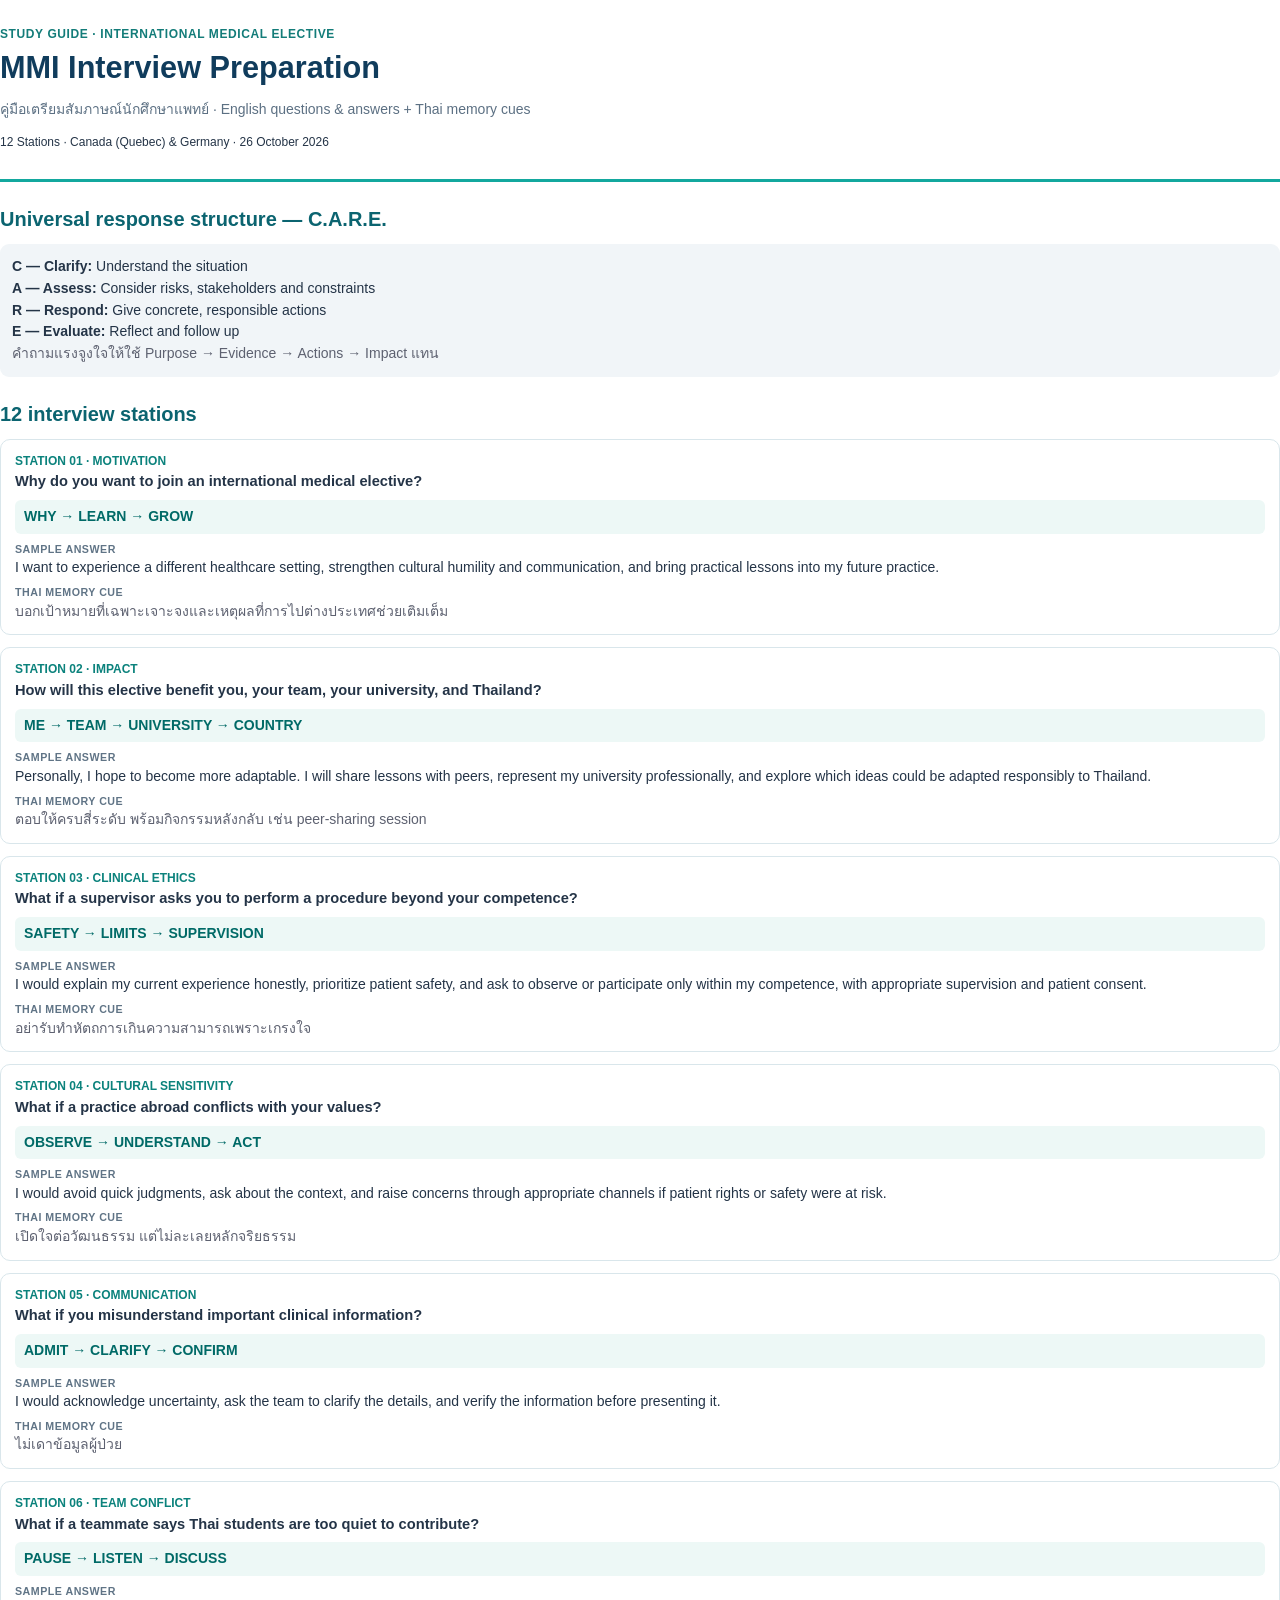
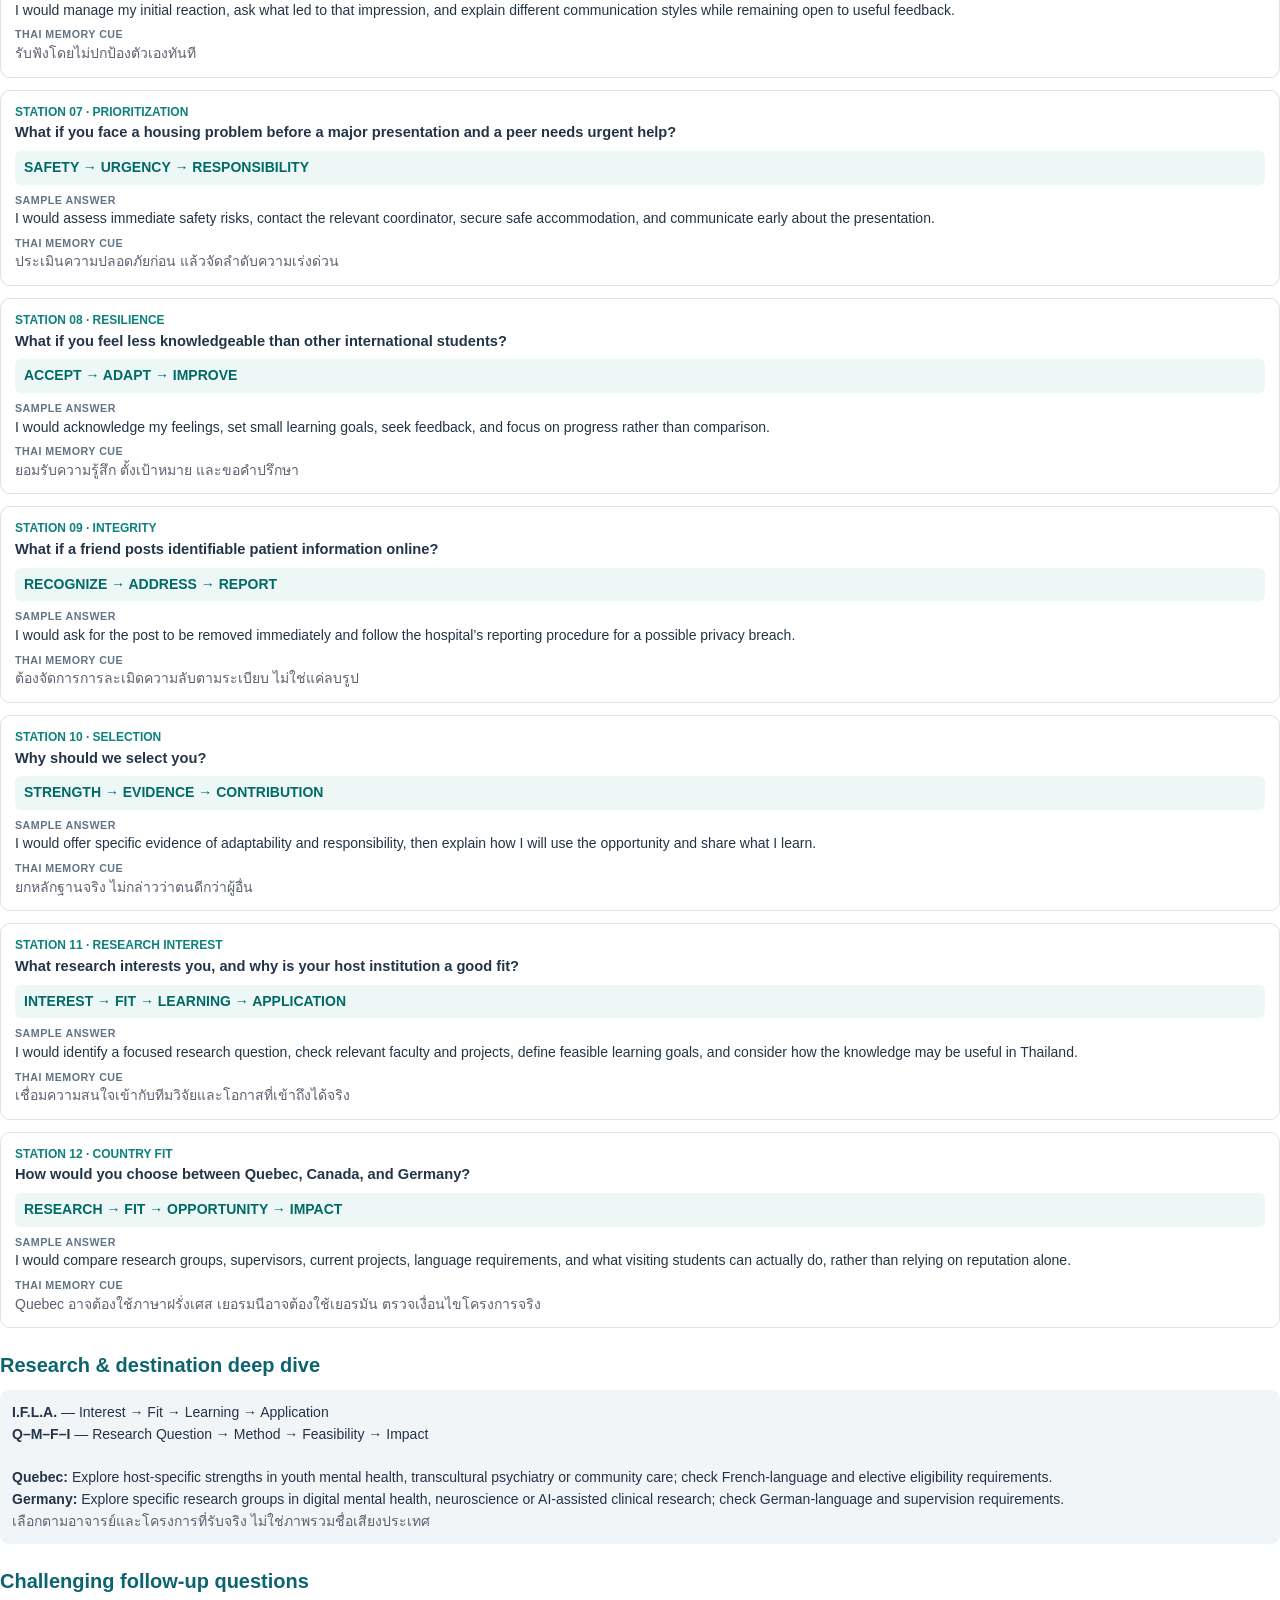
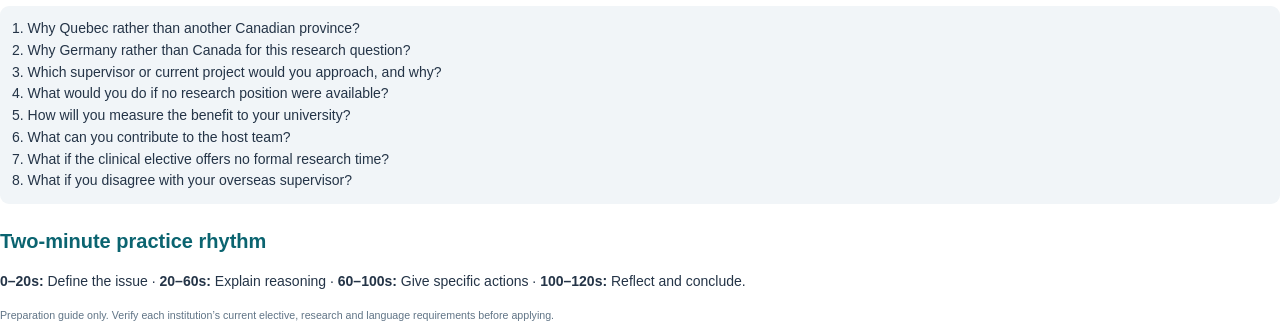
==== index.html @ 487d1eec "Rename index.html.html to index.html" ====
<!doctype html><html lang="th"><head><meta charset="utf-8"><style>@page{size:A4;margin:16mm 17mm}*{box-sizing:border-box}body{font-family:"Noto Sans Thai","Arial",sans-serif;color:#243447;font-size:10.5pt;line-height:1.55;margin:0}h1{font-size:23pt;color:#103c5c;margin:0 0 8px}h2{font-size:15pt;color:#0b6470;margin:22px 0 9px}h3{font-size:12pt;color:#103c5c;margin:0 0 5px}.sub{color:#5c7083}.cover{padding:25px 0 16px;border-bottom:3px solid #13a89e}.tag{font-size:9pt;color:#137c79;letter-spacing:.6px;font-weight:bold}.station{break-inside:avoid;border:1px solid #d9e6eb;border-radius:10px;padding:12px 14px;margin:0 0 12px;background:#fff}.num{color:#0b827c;font-weight:bold;font-size:9pt}.question{font-weight:bold;font-size:11pt}.framework{background:#edf8f6;border-radius:6px;padding:6px 9px;font-weight:bold;color:#006a67;margin:7px 0}.label{font-size:8pt;letter-spacing:.5px;font-weight:bold;color:#607486;margin-top:5px}.thai{color:#5d6170}.note{padding:12px;background:#f1f5f8;border-radius:9px;break-inside:avoid}.small{font-size:9pt}.footer{font-size:8pt;color:#607486}</style></head><body><div class="cover"><div class="tag">STUDY GUIDE · INTERNATIONAL MEDICAL ELECTIVE</div><h1>MMI Interview Preparation</h1><div class="sub">คู่มือเตรียมสัมภาษณ์นักศึกษาแพทย์ · English questions & answers + Thai memory cues</div><p class="small">12 Stations · Canada (Quebec) & Germany · 26 October 2026</p></div><h2>Universal response structure — C.A.R.E.</h2><div class="note"><b>C — Clarify:</b> Understand the situation<br><b>A — Assess:</b> Consider risks, stakeholders and constraints<br><b>R — Respond:</b> Give concrete, responsible actions<br><b>E — Evaluate:</b> Reflect and follow up<br><span class="thai">คำถามแรงจูงใจให้ใช้ Purpose → Evidence → Actions → Impact แทน</span></div><h2>12 interview stations</h2><section class="station"><div class="num">STATION 01 · MOTIVATION</div><div class="question">Why do you want to join an international medical elective?</div><div class="framework">WHY → LEARN → GROW</div><div class="label">SAMPLE ANSWER</div><div>I want to experience a different healthcare setting, strengthen cultural humility and communication, and bring practical lessons into my future practice.</div><div class="label">THAI MEMORY CUE</div><div class="thai">บอกเป้าหมายที่เฉพาะเจาะจงและเหตุผลที่การไปต่างประเทศช่วยเติมเต็ม</div></section><section class="station"><div class="num">STATION 02 · IMPACT</div><div class="question">How will this elective benefit you, your team, your university, and Thailand?</div><div class="framework">ME → TEAM → UNIVERSITY → COUNTRY</div><div class="label">SAMPLE ANSWER</div><div>Personally, I hope to become more adaptable. I will share lessons with peers, represent my university professionally, and explore which ideas could be adapted responsibly to Thailand.</div><div class="label">THAI MEMORY CUE</div><div class="thai">ตอบให้ครบสี่ระดับ พร้อมกิจกรรมหลังกลับ เช่น peer-sharing session</div></section><section class="station"><div class="num">STATION 03 · CLINICAL ETHICS</div><div class="question">What if a supervisor asks you to perform a procedure beyond your competence?</div><div class="framework">SAFETY → LIMITS → SUPERVISION</div><div class="label">SAMPLE ANSWER</div><div>I would explain my current experience honestly, prioritize patient safety, and ask to observe or participate only within my competence, with appropriate supervision and patient consent.</div><div class="label">THAI MEMORY CUE</div><div class="thai">อย่ารับทำหัตถการเกินความสามารถเพราะเกรงใจ</div></section><section class="station"><div class="num">STATION 04 · CULTURAL SENSITIVITY</div><div class="question">What if a practice abroad conflicts with your values?</div><div class="framework">OBSERVE → UNDERSTAND → ACT</div><div class="label">SAMPLE ANSWER</div><div>I would avoid quick judgments, ask about the context, and raise concerns through appropriate channels if patient rights or safety were at risk.</div><div class="label">THAI MEMORY CUE</div><div class="thai">เปิดใจต่อวัฒนธรรม แต่ไม่ละเลยหลักจริยธรรม</div></section><section class="station"><div class="num">STATION 05 · COMMUNICATION</div><div class="question">What if you misunderstand important clinical information?</div><div class="framework">ADMIT → CLARIFY → CONFIRM</div><div class="label">SAMPLE ANSWER</div><div>I would acknowledge uncertainty, ask the team to clarify the details, and verify the information before presenting it.</div><div class="label">THAI MEMORY CUE</div><div class="thai">ไม่เดาข้อมูลผู้ป่วย</div></section><section class="station"><div class="num">STATION 06 · TEAM CONFLICT</div><div class="question">What if a teammate says Thai students are too quiet to contribute?</div><div class="framework">PAUSE → LISTEN → DISCUSS</div><div class="label">SAMPLE ANSWER</div><div>I would manage my initial reaction, ask what led to that impression, and explain different communication styles while remaining open to useful feedback.</div><div class="label">THAI MEMORY CUE</div><div class="thai">รับฟังโดยไม่ปกป้องตัวเองทันที</div></section><section class="station"><div class="num">STATION 07 · PRIORITIZATION</div><div class="question">What if you face a housing problem before a major presentation and a peer needs urgent help?</div><div class="framework">SAFETY → URGENCY → RESPONSIBILITY</div><div class="label">SAMPLE ANSWER</div><div>I would assess immediate safety risks, contact the relevant coordinator, secure safe accommodation, and communicate early about the presentation.</div><div class="label">THAI MEMORY CUE</div><div class="thai">ประเมินความปลอดภัยก่อน แล้วจัดลำดับความเร่งด่วน</div></section><section class="station"><div class="num">STATION 08 · RESILIENCE</div><div class="question">What if you feel less knowledgeable than other international students?</div><div class="framework">ACCEPT → ADAPT → IMPROVE</div><div class="label">SAMPLE ANSWER</div><div>I would acknowledge my feelings, set small learning goals, seek feedback, and focus on progress rather than comparison.</div><div class="label">THAI MEMORY CUE</div><div class="thai">ยอมรับความรู้สึก ตั้งเป้าหมาย และขอคำปรึกษา</div></section><section class="station"><div class="num">STATION 09 · INTEGRITY</div><div class="question">What if a friend posts identifiable patient information online?</div><div class="framework">RECOGNIZE → ADDRESS → REPORT</div><div class="label">SAMPLE ANSWER</div><div>I would ask for the post to be removed immediately and follow the hospital’s reporting procedure for a possible privacy breach.</div><div class="label">THAI MEMORY CUE</div><div class="thai">ต้องจัดการการละเมิดความลับตามระเบียบ ไม่ใช่แค่ลบรูป</div></section><section class="station"><div class="num">STATION 10 · SELECTION</div><div class="question">Why should we select you?</div><div class="framework">STRENGTH → EVIDENCE → CONTRIBUTION</div><div class="label">SAMPLE ANSWER</div><div>I would offer specific evidence of adaptability and responsibility, then explain how I will use the opportunity and share what I learn.</div><div class="label">THAI MEMORY CUE</div><div class="thai">ยกหลักฐานจริง ไม่กล่าวว่าตนดีกว่าผู้อื่น</div></section><section class="station"><div class="num">STATION 11 · RESEARCH INTEREST</div><div class="question">What research interests you, and why is your host institution a good fit?</div><div class="framework">INTEREST → FIT → LEARNING → APPLICATION</div><div class="label">SAMPLE ANSWER</div><div>I would identify a focused research question, check relevant faculty and projects, define feasible learning goals, and consider how the knowledge may be useful in Thailand.</div><div class="label">THAI MEMORY CUE</div><div class="thai">เชื่อมความสนใจเข้ากับทีมวิจัยและโอกาสที่เข้าถึงได้จริง</div></section><section class="station"><div class="num">STATION 12 · COUNTRY FIT</div><div class="question">How would you choose between Quebec, Canada, and Germany?</div><div class="framework">RESEARCH → FIT → OPPORTUNITY → IMPACT</div><div class="label">SAMPLE ANSWER</div><div>I would compare research groups, supervisors, current projects, language requirements, and what visiting students can actually do, rather than relying on reputation alone.</div><div class="label">THAI MEMORY CUE</div><div class="thai">Quebec อาจต้องใช้ภาษาฝรั่งเศส เยอรมนีอาจต้องใช้เยอรมัน ตรวจเงื่อนไขโครงการจริง</div></section><h2>Research & destination deep dive</h2><div class="note"><b>I.F.L.A.</b> — Interest → Fit → Learning → Application<br><b>Q–M–F–I</b> — Research Question → Method → Feasibility → Impact<br><br><b>Quebec:</b> Explore host-specific strengths in youth mental health, transcultural psychiatry or community care; check French-language and elective eligibility requirements.<br><b>Germany:</b> Explore specific research groups in digital mental health, neuroscience or AI-assisted clinical research; check German-language and supervision requirements.<br><span class="thai">เลือกตามอาจารย์และโครงการที่รับจริง ไม่ใช่ภาพรวมชื่อเสียงประเทศ</span></div><h2>Challenging follow-up questions</h2><div class="note">1. Why Quebec rather than another Canadian province?<br>2. Why Germany rather than Canada for this research question?<br>3. Which supervisor or current project would you approach, and why?<br>4. What would you do if no research position were available?<br>5. How will you measure the benefit to your university?<br>6. What can you contribute to the host team?<br>7. What if the clinical elective offers no formal research time?<br>8. What if you disagree with your overseas supervisor?</div><h2>Two-minute practice rhythm</h2><p><b>0–20s:</b> Define the issue · <b>20–60s:</b> Explain reasoning · <b>60–100s:</b> Give specific actions · <b>100–120s:</b> Reflect and conclude.</p><p class="footer">Preparation guide only. Verify each institution’s current elective, research and language requirements before applying.</p></body></html>
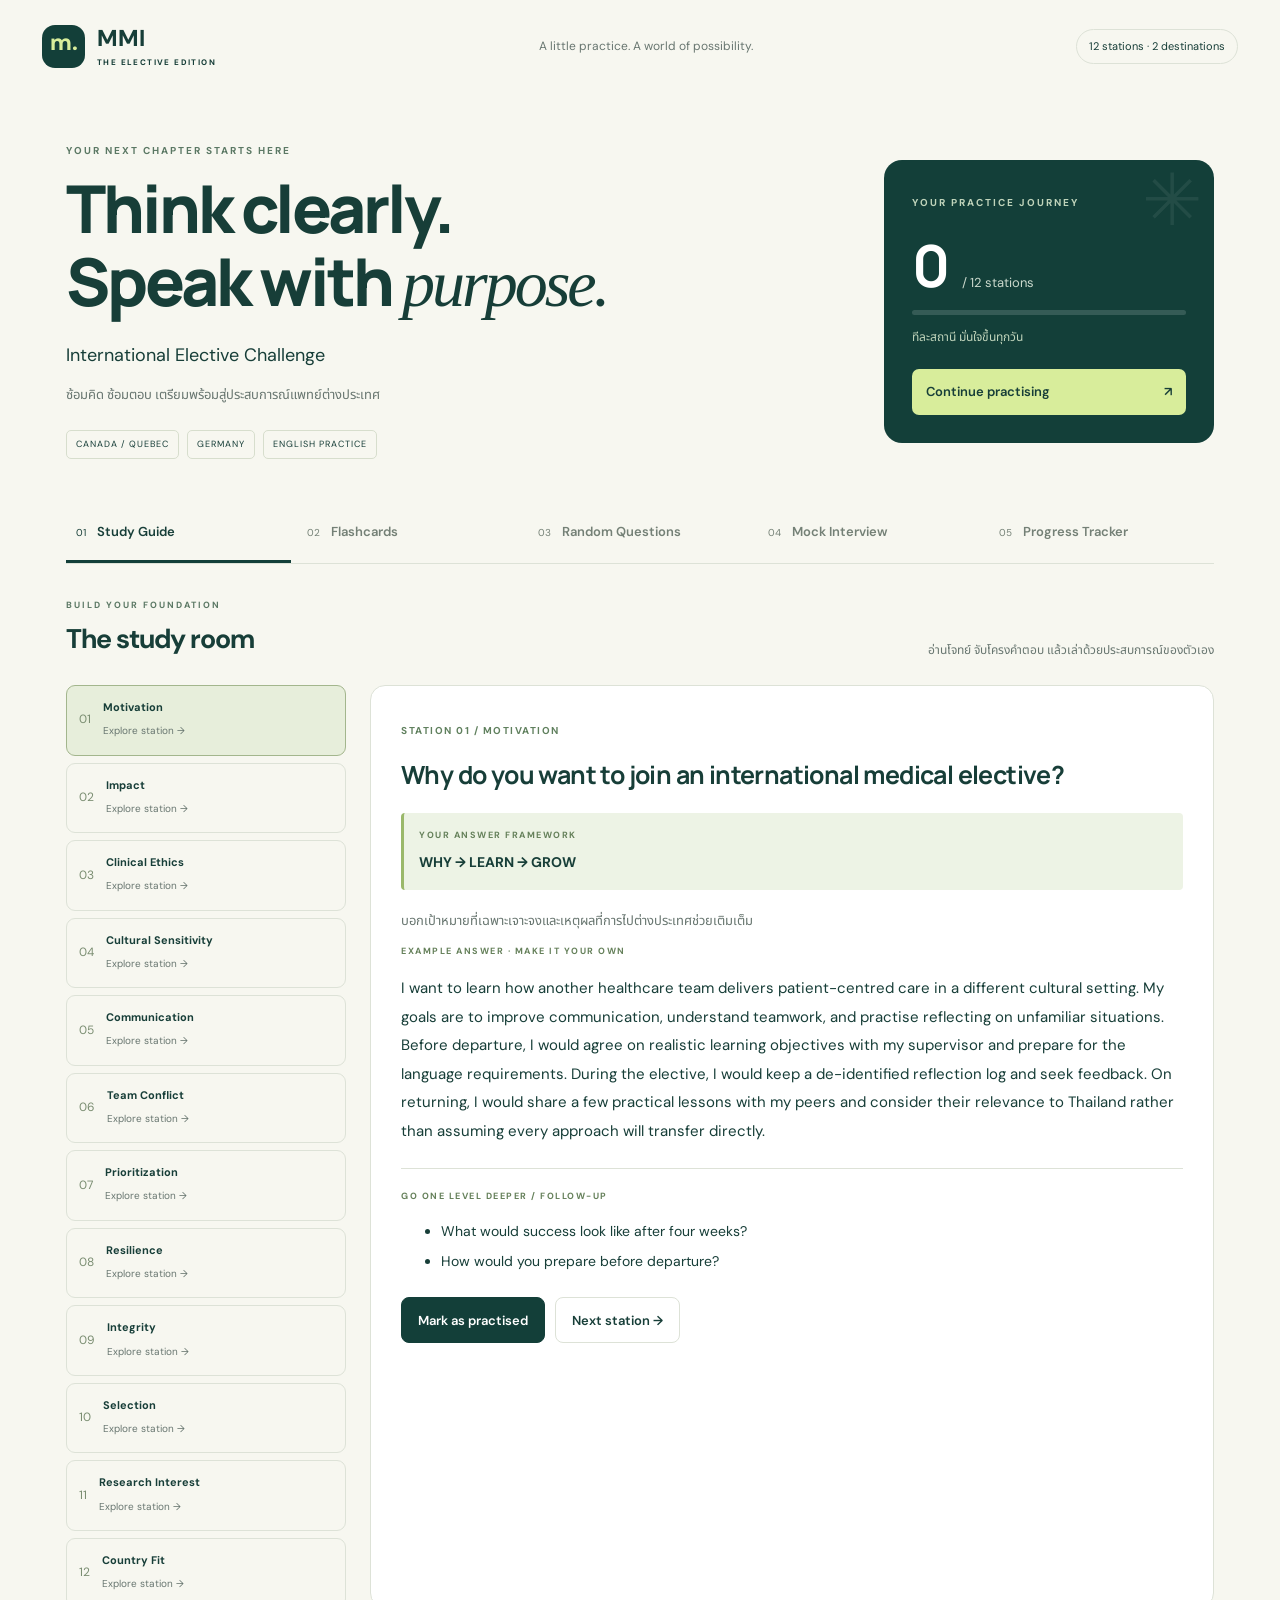
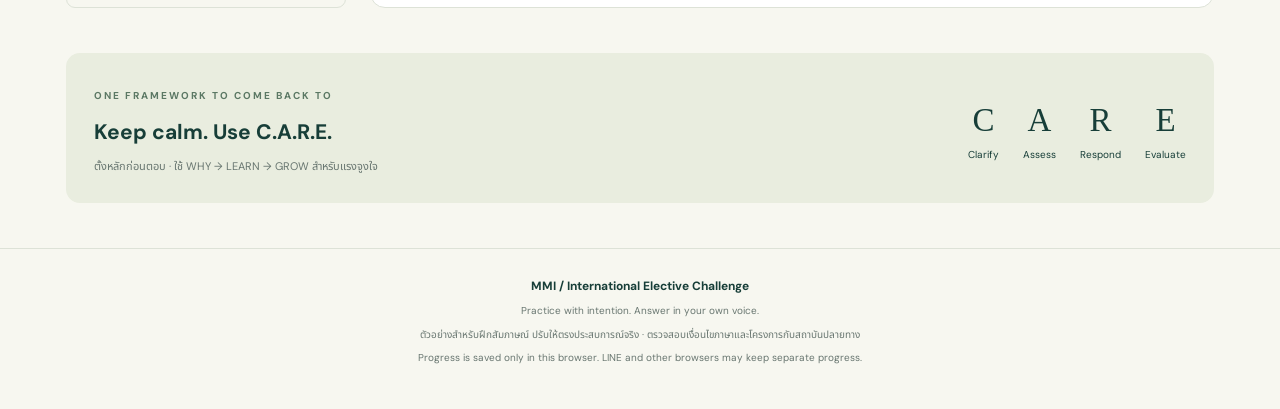
==== commit 6f74eae7: "Build mobile-friendly MMI elective practice website" ====
--- a/index.html
+++ b/index.html
@@ -1 +1,8 @@
-<!doctype html><html lang="th"><head><meta charset="utf-8"><style>@page{size:A4;margin:16mm 17mm}*{box-sizing:border-box}body{font-family:"Noto Sans Thai","Arial",sans-serif;color:#243447;font-size:10.5pt;line-height:1.55;margin:0}h1{font-size:23pt;color:#103c5c;margin:0 0 8px}h2{font-size:15pt;color:#0b6470;margin:22px 0 9px}h3{font-size:12pt;color:#103c5c;margin:0 0 5px}.sub{color:#5c7083}.cover{padding:25px 0 16px;border-bottom:3px solid #13a89e}.tag{font-size:9pt;color:#137c79;letter-spacing:.6px;font-weight:bold}.station{break-inside:avoid;border:1px solid #d9e6eb;border-radius:10px;padding:12px 14px;margin:0 0 12px;background:#fff}.num{color:#0b827c;font-weight:bold;font-size:9pt}.question{font-weight:bold;font-size:11pt}.framework{background:#edf8f6;border-radius:6px;padding:6px 9px;font-weight:bold;color:#006a67;margin:7px 0}.label{font-size:8pt;letter-spacing:.5px;font-weight:bold;color:#607486;margin-top:5px}.thai{color:#5d6170}.note{padding:12px;background:#f1f5f8;border-radius:9px;break-inside:avoid}.small{font-size:9pt}.footer{font-size:8pt;color:#607486}</style></head><body><div class="cover"><div class="tag">STUDY GUIDE · INTERNATIONAL MEDICAL ELECTIVE</div><h1>MMI Interview Preparation</h1><div class="sub">คู่มือเตรียมสัมภาษณ์นักศึกษาแพทย์ · English questions & answers + Thai memory cues</div><p class="small">12 Stations · Canada (Quebec) & Germany · 26 October 2026</p></div><h2>Universal response structure — C.A.R.E.</h2><div class="note"><b>C — Clarify:</b> Understand the situation<br><b>A — Assess:</b> Consider risks, stakeholders and constraints<br><b>R — Respond:</b> Give concrete, responsible actions<br><b>E — Evaluate:</b> Reflect and follow up<br><span class="thai">คำถามแรงจูงใจให้ใช้ Purpose → Evidence → Actions → Impact แทน</span></div><h2>12 interview stations</h2><section class="station"><div class="num">STATION 01 · MOTIVATION</div><div class="question">Why do you want to join an international medical elective?</div><div class="framework">WHY → LEARN → GROW</div><div class="label">SAMPLE ANSWER</div><div>I want to experience a different healthcare setting, strengthen cultural humility and communication, and bring practical lessons into my future practice.</div><div class="label">THAI MEMORY CUE</div><div class="thai">บอกเป้าหมายที่เฉพาะเจาะจงและเหตุผลที่การไปต่างประเทศช่วยเติมเต็ม</div></section><section class="station"><div class="num">STATION 02 · IMPACT</div><div class="question">How will this elective benefit you, your team, your university, and Thailand?</div><div class="framework">ME → TEAM → UNIVERSITY → COUNTRY</div><div class="label">SAMPLE ANSWER</div><div>Personally, I hope to become more adaptable. I will share lessons with peers, represent my university professionally, and explore which ideas could be adapted responsibly to Thailand.</div><div class="label">THAI MEMORY CUE</div><div class="thai">ตอบให้ครบสี่ระดับ พร้อมกิจกรรมหลังกลับ เช่น peer-sharing session</div></section><section class="station"><div class="num">STATION 03 · CLINICAL ETHICS</div><div class="question">What if a supervisor asks you to perform a procedure beyond your competence?</div><div class="framework">SAFETY → LIMITS → SUPERVISION</div><div class="label">SAMPLE ANSWER</div><div>I would explain my current experience honestly, prioritize patient safety, and ask to observe or participate only within my competence, with appropriate supervision and patient consent.</div><div class="label">THAI MEMORY CUE</div><div class="thai">อย่ารับทำหัตถการเกินความสามารถเพราะเกรงใจ</div></section><section class="station"><div class="num">STATION 04 · CULTURAL SENSITIVITY</div><div class="question">What if a practice abroad conflicts with your values?</div><div class="framework">OBSERVE → UNDERSTAND → ACT</div><div class="label">SAMPLE ANSWER</div><div>I would avoid quick judgments, ask about the context, and raise concerns through appropriate channels if patient rights or safety were at risk.</div><div class="label">THAI MEMORY CUE</div><div class="thai">เปิดใจต่อวัฒนธรรม แต่ไม่ละเลยหลักจริยธรรม</div></section><section class="station"><div class="num">STATION 05 · COMMUNICATION</div><div class="question">What if you misunderstand important clinical information?</div><div class="framework">ADMIT → CLARIFY → CONFIRM</div><div class="label">SAMPLE ANSWER</div><div>I would acknowledge uncertainty, ask the team to clarify the details, and verify the information before presenting it.</div><div class="label">THAI MEMORY CUE</div><div class="thai">ไม่เดาข้อมูลผู้ป่วย</div></section><section class="station"><div class="num">STATION 06 · TEAM CONFLICT</div><div class="question">What if a teammate says Thai students are too quiet to contribute?</div><div class="framework">PAUSE → LISTEN → DISCUSS</div><div class="label">SAMPLE ANSWER</div><div>I would manage my initial reaction, ask what led to that impression, and explain different communication styles while remaining open to useful feedback.</div><div class="label">THAI MEMORY CUE</div><div class="thai">รับฟังโดยไม่ปกป้องตัวเองทันที</div></section><section class="station"><div class="num">STATION 07 · PRIORITIZATION</div><div class="question">What if you face a housing problem before a major presentation and a peer needs urgent help?</div><div class="framework">SAFETY → URGENCY → RESPONSIBILITY</div><div class="label">SAMPLE ANSWER</div><div>I would assess immediate safety risks, contact the relevant coordinator, secure safe accommodation, and communicate early about the presentation.</div><div class="label">THAI MEMORY CUE</div><div class="thai">ประเมินความปลอดภัยก่อน แล้วจัดลำดับความเร่งด่วน</div></section><section class="station"><div class="num">STATION 08 · RESILIENCE</div><div class="question">What if you feel less knowledgeable than other international students?</div><div class="framework">ACCEPT → ADAPT → IMPROVE</div><div class="label">SAMPLE ANSWER</div><div>I would acknowledge my feelings, set small learning goals, seek feedback, and focus on progress rather than comparison.</div><div class="label">THAI MEMORY CUE</div><div class="thai">ยอมรับความรู้สึก ตั้งเป้าหมาย และขอคำปรึกษา</div></section><section class="station"><div class="num">STATION 09 · INTEGRITY</div><div class="question">What if a friend posts identifiable patient information online?</div><div class="framework">RECOGNIZE → ADDRESS → REPORT</div><div class="label">SAMPLE ANSWER</div><div>I would ask for the post to be removed immediately and follow the hospital’s reporting procedure for a possible privacy breach.</div><div class="label">THAI MEMORY CUE</div><div class="thai">ต้องจัดการการละเมิดความลับตามระเบียบ ไม่ใช่แค่ลบรูป</div></section><section class="station"><div class="num">STATION 10 · SELECTION</div><div class="question">Why should we select you?</div><div class="framework">STRENGTH → EVIDENCE → CONTRIBUTION</div><div class="label">SAMPLE ANSWER</div><div>I would offer specific evidence of adaptability and responsibility, then explain how I will use the opportunity and share what I learn.</div><div class="label">THAI MEMORY CUE</div><div class="thai">ยกหลักฐานจริง ไม่กล่าวว่าตนดีกว่าผู้อื่น</div></section><section class="station"><div class="num">STATION 11 · RESEARCH INTEREST</div><div class="question">What research interests you, and why is your host institution a good fit?</div><div class="framework">INTEREST → FIT → LEARNING → APPLICATION</div><div class="label">SAMPLE ANSWER</div><div>I would identify a focused research question, check relevant faculty and projects, define feasible learning goals, and consider how the knowledge may be useful in Thailand.</div><div class="label">THAI MEMORY CUE</div><div class="thai">เชื่อมความสนใจเข้ากับทีมวิจัยและโอกาสที่เข้าถึงได้จริง</div></section><section class="station"><div class="num">STATION 12 · COUNTRY FIT</div><div class="question">How would you choose between Quebec, Canada, and Germany?</div><div class="framework">RESEARCH → FIT → OPPORTUNITY → IMPACT</div><div class="label">SAMPLE ANSWER</div><div>I would compare research groups, supervisors, current projects, language requirements, and what visiting students can actually do, rather than relying on reputation alone.</div><div class="label">THAI MEMORY CUE</div><div class="thai">Quebec อาจต้องใช้ภาษาฝรั่งเศส เยอรมนีอาจต้องใช้เยอรมัน ตรวจเงื่อนไขโครงการจริง</div></section><h2>Research & destination deep dive</h2><div class="note"><b>I.F.L.A.</b> — Interest → Fit → Learning → Application<br><b>Q–M–F–I</b> — Research Question → Method → Feasibility → Impact<br><br><b>Quebec:</b> Explore host-specific strengths in youth mental health, transcultural psychiatry or community care; check French-language and elective eligibility requirements.<br><b>Germany:</b> Explore specific research groups in digital mental health, neuroscience or AI-assisted clinical research; check German-language and supervision requirements.<br><span class="thai">เลือกตามอาจารย์และโครงการที่รับจริง ไม่ใช่ภาพรวมชื่อเสียงประเทศ</span></div><h2>Challenging follow-up questions</h2><div class="note">1. Why Quebec rather than another Canadian province?<br>2. Why Germany rather than Canada for this research question?<br>3. Which supervisor or current project would you approach, and why?<br>4. What would you do if no research position were available?<br>5. How will you measure the benefit to your university?<br>6. What can you contribute to the host team?<br>7. What if the clinical elective offers no formal research time?<br>8. What if you disagree with your overseas supervisor?</div><h2>Two-minute practice rhythm</h2><p><b>0–20s:</b> Define the issue · <b>20–60s:</b> Explain reasoning · <b>60–100s:</b> Give specific actions · <b>100–120s:</b> Reflect and conclude.</p><p class="footer">Preparation guide only. Verify each institution’s current elective, research and language requirements before applying.</p></body></html>
+<!doctype html>
+<html lang="en"><head><meta charset="utf-8"><meta name="viewport" content="width=device-width,initial-scale=1,viewport-fit=cover"><meta name="theme-color" content="#133f39"><meta name="description" content="Practise 12 medical elective MMI stations with flashcards, two-minute interviews and personal progress."><title>MMI · International Elective Challenge</title><link rel="stylesheet" href="style.css"><script defer src="stations.js"></script><script defer src="app.js"></script></head>
+<body><header><a class="brand" href="./" aria-label="MMI home"><span class="brand-icon">m.</span><span>MMI <small>THE ELECTIVE EDITION</small></span></a><span class="header-note">A little practice. A world of possibility.</span><span class="edition">12 stations · 2 destinations</span></header>
+<main><section class="hero"><div><p class="eyebrow">YOUR NEXT CHAPTER STARTS HERE</p><h1>Think clearly.<br>Speak with <em>purpose.</em></h1><p class="intro">International Elective Challenge</p><p class="thai" lang="th">ซ้อมคิด ซ้อมตอบ เตรียมพร้อมสู่ประสบการณ์แพทย์ต่างประเทศ</p><div class="hero-tags"><span>CANADA / QUEBEC</span><span>GERMANY</span><span>ENGLISH PRACTICE</span></div></div><aside class="hero-card"><span class="tiny">YOUR PRACTICE JOURNEY</span><div class="big-progress"><b id="hero-count">0</b><span>/ 12 stations</span></div><div class="track"><i id="hero-bar"></i></div><p lang="th">ทีละสถานี มั่นใจขึ้นทุกวัน</p><button class="light-button" id="continue">Continue practising <span>↗</span></button></aside></section>
+<nav aria-label="Practice modes"><button data-mode="study" class="active">01 <span>Study Guide</span></button><button data-mode="flash">02 <span>Flashcards</span></button><button data-mode="random">03 <span>Random Questions</span></button><button data-mode="mock">04 <span>Mock Interview</span></button><button data-mode="progress">05 <span>Progress Tracker</span></button></nav>
+<section class="workspace"><div class="section-heading"><div><p class="eyebrow" id="mode-kicker">BUILD YOUR FOUNDATION</p><h2 id="mode-title">The study room</h2></div><p id="mode-description" lang="th">อ่านโจทย์ จับโครงคำตอบ แล้วเล่าด้วยประสบการณ์ของตัวเอง</p></div><div id="app"></div></section>
+<section class="rhythm"><div><span class="eyebrow">ONE FRAMEWORK TO COME BACK TO</span><h2>Keep calm. Use C.A.R.E.</h2><p lang="th">ตั้งหลักก่อนตอบ · ใช้ WHY → LEARN → GROW สำหรับแรงจูงใจ</p></div><div class="care"><span><b>C</b>Clarify</span><span><b>A</b>Assess</span><span><b>R</b>Respond</span><span><b>E</b>Evaluate</span></div></section></main>
+<footer><b>MMI / International Elective Challenge</b><p>Practice with intention. Answer in your own voice.</p><p lang="th">ตัวอย่างสำหรับฝึกสัมภาษณ์ ปรับให้ตรงประสบการณ์จริง · ตรวจสอบเงื่อนไขภาษาและโครงการกับสถาบันปลายทาง</p><p id="storage-note">Progress is saved only in this browser. LINE and other browsers may keep separate progress.</p></footer><div id="notice" role="status" aria-live="polite"></div></body></html>
--- a/style.css
+++ b/style.css
@@ -0,0 +1,4 @@
+@import url('https://fonts.googleapis.com/css2?family=DM+Sans:wght@400;500;600;700&family=Manrope:wght@400;500;600;700;800&family=Noto+Sans+Thai:wght@400;500&display=swap');
+:root{--ink:#173e38;--muted:#687670;--paper:#f7f7f0;--line:#dde2d7;--lime:#d8ed9b;--green:#133f39}*{box-sizing:border-box}body{margin:0;background:var(--paper);color:var(--ink);font-family:'DM Sans','Noto Sans Thai',sans-serif;line-height:1.65}button,select,textarea,input{font:inherit}button{cursor:pointer}button,a,select,textarea,input{touch-action:manipulation}button:focus-visible,a:focus-visible,select:focus-visible,textarea:focus-visible,input:focus-visible{outline:3px solid #ca781a;outline-offset:4px}header{max-width:1280px;margin:auto;padding:25px 42px;display:flex;align-items:center;justify-content:space-between;gap:24px}.brand{display:flex;gap:12px;text-decoration:none;color:var(--ink);align-items:center;font-size:23px;font-weight:800;line-height:1.1}.brand small{display:block;font-size:8px;letter-spacing:1.4px;margin-top:6px}.brand-icon{background:var(--green);color:var(--lime);width:43px;height:43px;text-align:center;padding-top:5px;border-radius:13px}.header-note{font-size:12px;color:var(--muted)}.edition{font-size:11px;border:1px solid var(--line);border-radius:20px;padding:7px 12px}main{max-width:1196px;margin:auto;padding:0 24px}.hero{padding:50px 0 45px;display:grid;grid-template-columns:1fr 330px;gap:50px;align-items:center}.eyebrow,.tiny{font-size:10px;letter-spacing:2px;font-weight:700}.eyebrow{color:#5b7864;margin:0 0 12px}h1{font-family:Manrope,sans-serif;font-size:clamp(40px,5.4vw,66px);letter-spacing:-3px;line-height:1.12;margin:0 0 20px;font-weight:800}h1 em{font-family:Georgia,serif;font-weight:400}.intro{font-size:18px;margin:0 0 7px}.thai{color:var(--muted);font-size:13px}.hero-tags{display:flex;flex-wrap:wrap;gap:8px;margin-top:25px}.hero-tags span{font-size:9px;letter-spacing:1px;border:1px solid #d7decd;border-radius:5px;padding:6px 9px}.hero-card{background:var(--green);color:#fff;padding:28px;border-radius:18px;position:relative;overflow:hidden}.hero-card:before{content:'✳';position:absolute;right:12px;top:5px;font-size:72px;line-height:1;color:#ffffff12}.tiny{color:#c0d4bb}.big-progress{display:flex;gap:12px;align-items:baseline;margin:16px 0 10px}.big-progress b{font-family:Manrope;font-size:58px;line-height:1.2}.big-progress span{color:#cad8cc;font-size:13px}.track{height:5px;background:#ffffff25;border-radius:5px;overflow:hidden}.track i{display:block;height:100%;width:0;background:var(--lime)}.hero-card p{font-size:12px;color:#c0d4bb;margin:13px 0 22px}.light-button{width:100%;background:var(--lime);color:var(--ink);border:0;border-radius:7px;padding:12px 14px;display:flex;justify-content:space-between;font-weight:600;font-size:13px}nav{display:grid;grid-template-columns:repeat(5,1fr);border-bottom:1px solid var(--line);gap:6px}nav button{background:transparent;border:0;color:#748076;padding:17px 10px;border-bottom:3px solid transparent;text-align:left;font-size:10px}nav span{font-size:13px;font-weight:600;margin-left:8px}nav .active{color:var(--ink);border-color:var(--green)}.workspace{padding:34px 0 45px}.section-heading{display:flex;justify-content:space-between;gap:20px;align-items:end;margin-bottom:24px}.section-heading h2{margin:0;font-size:27px;letter-spacing:-1px}.section-heading .eyebrow{font-size:9px;margin-bottom:4px}.section-heading>p{font-size:12px;color:var(--muted);max-width:340px;margin:0}.study-layout{display:grid;grid-template-columns:280px 1fr;gap:24px}.station-list{display:grid;gap:7px;align-content:start}.station-choice{display:flex;text-align:left;gap:12px;align-items:center;border:1px solid var(--line);background:transparent;padding:12px;border-radius:9px;color:var(--ink);min-height:58px}.station-choice.active{background:#e7eedb;border-color:#a3b68d}.station-choice .number{color:#7a8d71;font-size:12px}.station-choice strong{display:block;font-size:11px;text-transform:capitalize}.station-choice small{font-size:10px;color:var(--muted)}.station-choice .tick{margin-left:auto}.panel{background:#fff;border:1px solid var(--line);border-radius:15px;padding:30px;min-width:0}.station-label{font-size:10px;font-weight:700;letter-spacing:1.5px;color:#60805e}.question{font-family:Manrope,sans-serif;font-size:25px;line-height:1.45;letter-spacing:-.6px;margin:14px 0 20px}.framework{background:#edf3e5;border-left:3px solid #9ab86a;border-radius:4px;padding:15px;margin:20px 0}.framework small,.answer-label{display:block;font-size:9px;letter-spacing:1.5px;font-weight:700;color:#65805a;margin-bottom:6px}.framework strong{font-size:14px}.cue{font-size:13px;color:var(--muted)}.answer{font-size:15px;line-height:1.9}.follow{border-top:1px solid var(--line);margin-top:23px;padding-top:20px}.follow li{font-size:14px;margin-bottom:7px}.actions{display:flex;flex-wrap:wrap;gap:10px;margin-top:24px}.btn{border:1px solid var(--line);background:white;color:var(--ink);border-radius:8px;padding:11px 16px;min-height:46px;font-size:13px;font-weight:600}.btn.primary{background:var(--green);color:#fff;border-color:var(--green)}.btn:disabled{opacity:.45;cursor:default}.btn.done{background:var(--lime)}.practice-panel{max-width:800px;margin:auto}.practice-top{display:flex;justify-content:space-between;gap:15px;align-items:center;margin-bottom:20px}.practice-top select{max-width:100%;border:1px solid var(--line);padding:10px;border-radius:8px;background:white;color:var(--ink);min-width:0}.flash-card{min-height:310px;display:flex;flex-direction:column;justify-content:center;background:#edf3e5;border-radius:12px;padding:26px;cursor:pointer;border:1px dashed #a9bd97}.flash-card:focus-visible{outline:3px solid #ca781a}.hint{font-size:11px;color:var(--muted);text-align:center;margin:18px 0 0}.timer{font-family:Manrope;font-size:76px;font-weight:700;letter-spacing:-4px;text-align:center;line-height:1.4}.timer.ended{color:#a64c27}.phase{text-align:center;font-size:13px;color:var(--muted)}textarea{width:100%;min-height:120px;resize:vertical;padding:14px;border:1px solid var(--line);border-radius:8px;margin-top:8px}label.notes{display:block;margin-top:24px;font-size:12px}details{margin-top:24px}summary{cursor:pointer;font-weight:600;font-size:14px;padding:10px 0}.stats{display:grid;grid-template-columns:repeat(3,1fr);gap:15px;margin-bottom:22px}.stat{background:#edf3e5;border-radius:12px;padding:20px}.stat b{display:block;font-size:32px}.stat span{font-size:12px}.progress-row{padding:16px 0;border-bottom:1px solid var(--line);display:flex;justify-content:space-between;align-items:center;gap:14px}.progress-row label{font-size:13px;display:flex;gap:10px;align-items:center}.progress-row input{width:20px;height:20px;accent-color:var(--green)}.progress-row small{font-size:11px;color:var(--muted)}.rhythm{background:#e9eddf;border-radius:14px;padding:28px;display:flex;align-items:center;justify-content:space-between;gap:25px;margin-bottom:45px}.rhythm h2{font-size:21px;margin:7px 0}.rhythm p{font-size:11px;color:var(--muted);margin:0}.care{display:flex;gap:24px}.care span{font-size:10px;text-align:center}.care b{display:block;font-family:Georgia;font-size:33px;font-weight:400}footer{border-top:1px solid var(--line);padding:28px 24px 35px;text-align:center;font-size:10px;color:var(--muted)}footer b{font-size:12px;color:var(--ink)}footer p{margin:7px 0}#notice{position:fixed;bottom:20px;left:50%;transform:translateX(-50%);background:var(--green);color:white;padding:10px 20px;border-radius:9px;display:none;max-width:90%;font-size:13px}
+@media(max-width:760px){header{padding:18px 20px}.header-note,.edition{display:none}main{padding:0 18px}.hero{grid-template-columns:1fr;gap:24px;padding:30px 0}.hero h1{letter-spacing:-2px}.hero-card{padding:22px}.big-progress{margin:9px 0}.big-progress b{font-size:43px}.hero-card p{margin:9px 0 15px}nav{display:flex;overflow-x:auto;gap:10px;scrollbar-width:thin;position:sticky;top:0;background:var(--paper);z-index:2}nav button{flex:0 0 auto;padding:14px 8px}nav span{font-size:12px;margin-left:5px}.section-heading{display:block}.section-heading>p{margin-top:10px}.study-layout{grid-template-columns:1fr}.station-list{grid-template-columns:repeat(12,145px);overflow:auto;padding-bottom:8px}.station-choice{padding:10px}.station-choice small{display:none}.panel{padding:20px}.question{font-size:22px}.rhythm{display:block;padding:23px}.care{justify-content:space-between;margin-top:20px}.stats{gap:8px}.stat{padding:12px}.stat b{font-size:27px}.stat span{font-size:10px}.practice-top{flex-wrap:wrap}.practice-top select{width:100%}.progress-row small{max-width:90px;text-align:right}.flash-card{padding:20px}.answer{font-size:14px}.workspace{padding-top:26px}.hero-tags{margin-top:18px}}
+@media(prefers-reduced-motion:no-preference){button{transition:background .18s,transform .18s}button:active{transform:translateY(1px)}}
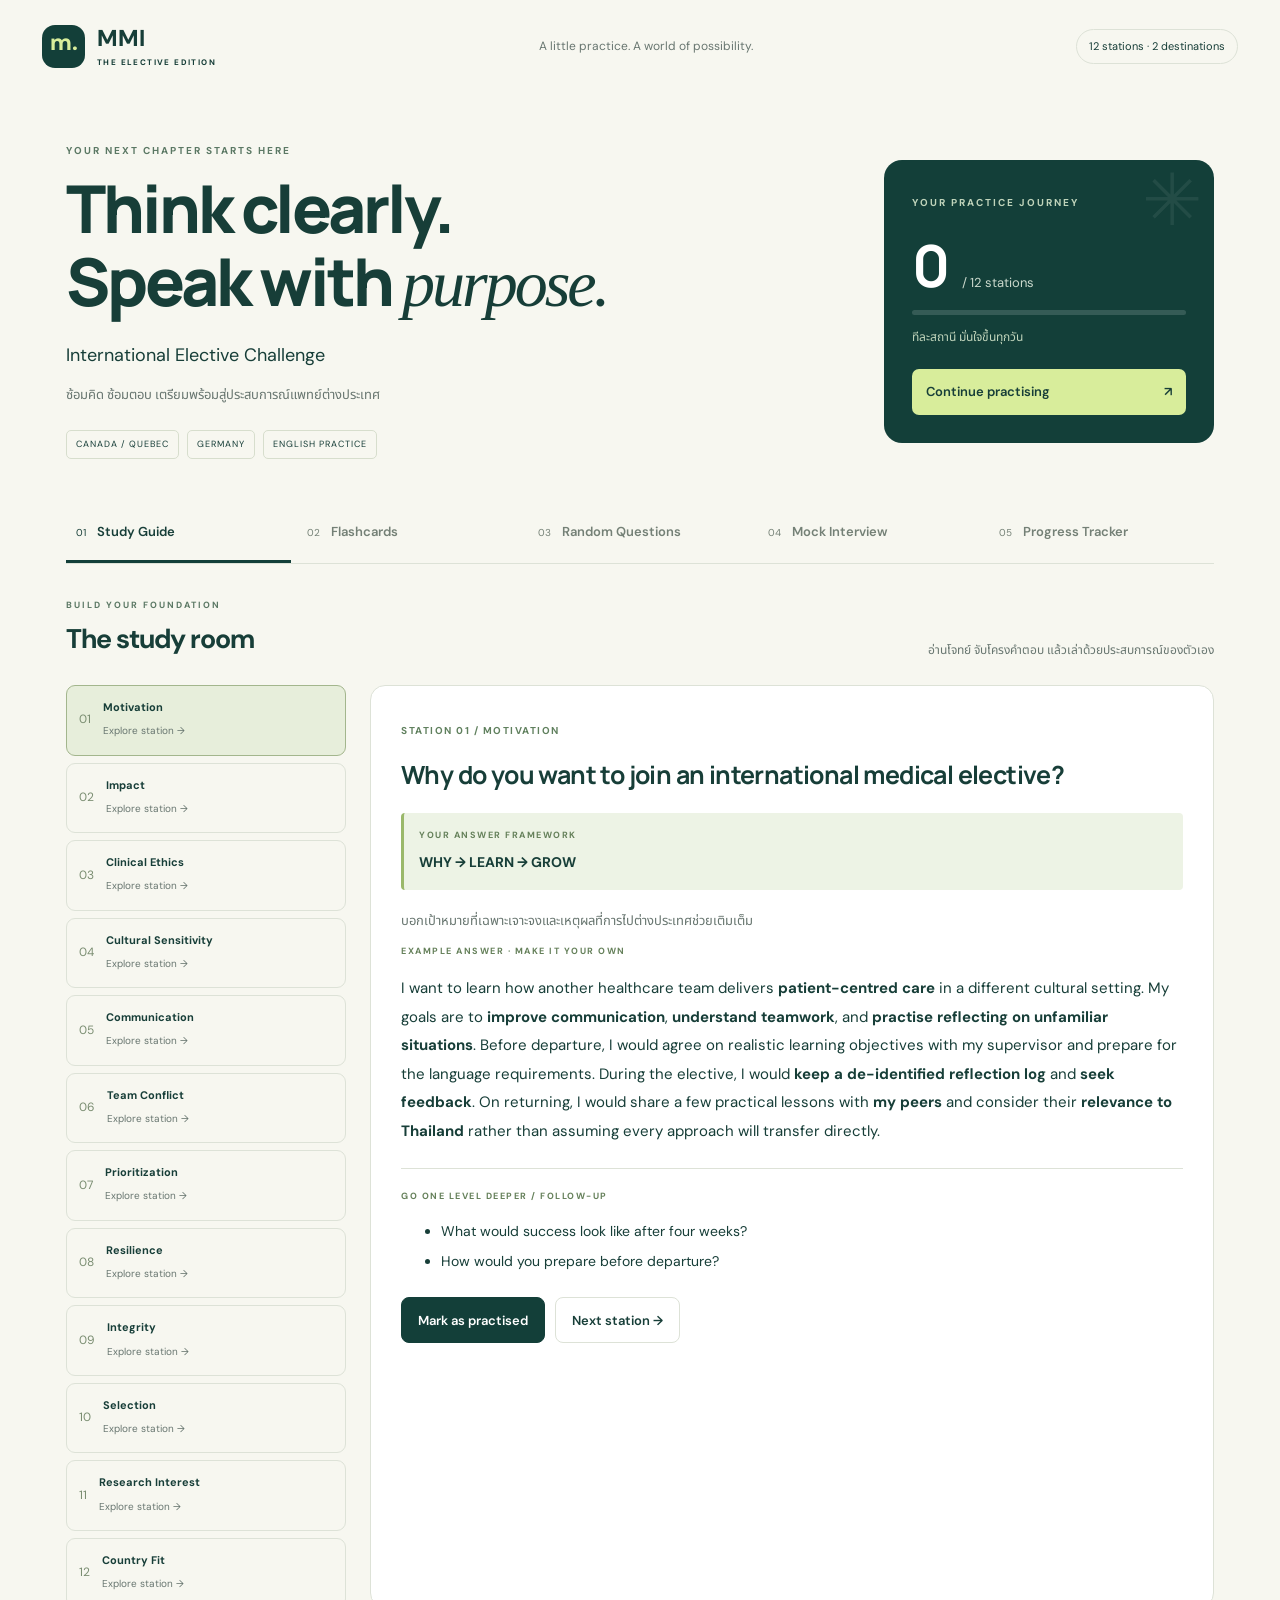
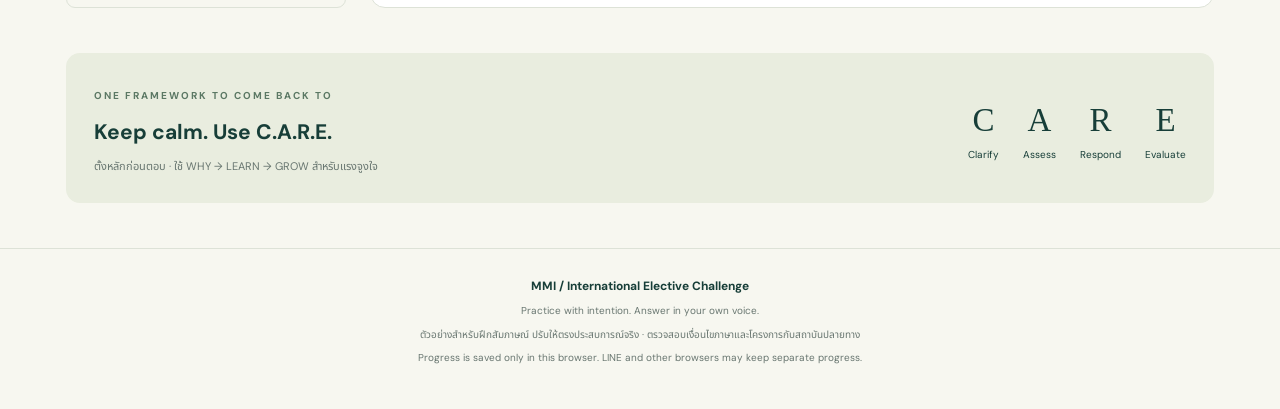
==== commit 7c103881: "Add bilingual WOW keywords and speaking bridges for random practice" ====
--- a/index.html
+++ b/index.html
@@ -1,5 +1,5 @@
 <!doctype html>
-<html lang="en"><head><meta charset="utf-8"><meta name="viewport" content="width=device-width,initial-scale=1,viewport-fit=cover"><meta name="theme-color" content="#133f39"><meta name="description" content="Practise 12 medical elective MMI stations with flashcards, two-minute interviews and personal progress."><title>MMI · International Elective Challenge</title><link rel="stylesheet" href="style.css"><script defer src="stations.js"></script><script defer src="app.js"></script></head>
+<html lang="en"><head><meta charset="utf-8"><meta name="viewport" content="width=device-width,initial-scale=1,viewport-fit=cover"><meta name="theme-color" content="#133f39"><meta name="description" content="Practise 12 medical elective MMI stations with flashcards, two-minute interviews and personal progress."><title>MMI · International Elective Challenge</title><link rel="stylesheet" href="style.css?v=20261026-wow2"><script defer src="stations.js?v=20261026-wow2"></script><script defer src="app.js?v=20261026-wow2"></script></head>
 <body><header><a class="brand" href="./" aria-label="MMI home"><span class="brand-icon">m.</span><span>MMI <small>THE ELECTIVE EDITION</small></span></a><span class="header-note">A little practice. A world of possibility.</span><span class="edition">12 stations · 2 destinations</span></header>
 <main><section class="hero"><div><p class="eyebrow">YOUR NEXT CHAPTER STARTS HERE</p><h1>Think clearly.<br>Speak with <em>purpose.</em></h1><p class="intro">International Elective Challenge</p><p class="thai" lang="th">ซ้อมคิด ซ้อมตอบ เตรียมพร้อมสู่ประสบการณ์แพทย์ต่างประเทศ</p><div class="hero-tags"><span>CANADA / QUEBEC</span><span>GERMANY</span><span>ENGLISH PRACTICE</span></div></div><aside class="hero-card"><span class="tiny">YOUR PRACTICE JOURNEY</span><div class="big-progress"><b id="hero-count">0</b><span>/ 12 stations</span></div><div class="track"><i id="hero-bar"></i></div><p lang="th">ทีละสถานี มั่นใจขึ้นทุกวัน</p><button class="light-button" id="continue">Continue practising <span>↗</span></button></aside></section>
 <nav aria-label="Practice modes"><button data-mode="study" class="active">01 <span>Study Guide</span></button><button data-mode="flash">02 <span>Flashcards</span></button><button data-mode="random">03 <span>Random Questions</span></button><button data-mode="mock">04 <span>Mock Interview</span></button><button data-mode="progress">05 <span>Progress Tracker</span></button></nav>
--- a/style.css
+++ b/style.css
@@ -2,3 +2,7 @@
 :root{--ink:#173e38;--muted:#687670;--paper:#f7f7f0;--line:#dde2d7;--lime:#d8ed9b;--green:#133f39}*{box-sizing:border-box}body{margin:0;background:var(--paper);color:var(--ink);font-family:'DM Sans','Noto Sans Thai',sans-serif;line-height:1.65}button,select,textarea,input{font:inherit}button{cursor:pointer}button,a,select,textarea,input{touch-action:manipulation}button:focus-visible,a:focus-visible,select:focus-visible,textarea:focus-visible,input:focus-visible{outline:3px solid #ca781a;outline-offset:4px}header{max-width:1280px;margin:auto;padding:25px 42px;display:flex;align-items:center;justify-content:space-between;gap:24px}.brand{display:flex;gap:12px;text-decoration:none;color:var(--ink);align-items:center;font-size:23px;font-weight:800;line-height:1.1}.brand small{display:block;font-size:8px;letter-spacing:1.4px;margin-top:6px}.brand-icon{background:var(--green);color:var(--lime);width:43px;height:43px;text-align:center;padding-top:5px;border-radius:13px}.header-note{font-size:12px;color:var(--muted)}.edition{font-size:11px;border:1px solid var(--line);border-radius:20px;padding:7px 12px}main{max-width:1196px;margin:auto;padding:0 24px}.hero{padding:50px 0 45px;display:grid;grid-template-columns:1fr 330px;gap:50px;align-items:center}.eyebrow,.tiny{font-size:10px;letter-spacing:2px;font-weight:700}.eyebrow{color:#5b7864;margin:0 0 12px}h1{font-family:Manrope,sans-serif;font-size:clamp(40px,5.4vw,66px);letter-spacing:-3px;line-height:1.12;margin:0 0 20px;font-weight:800}h1 em{font-family:Georgia,serif;font-weight:400}.intro{font-size:18px;margin:0 0 7px}.thai{color:var(--muted);font-size:13px}.hero-tags{display:flex;flex-wrap:wrap;gap:8px;margin-top:25px}.hero-tags span{font-size:9px;letter-spacing:1px;border:1px solid #d7decd;border-radius:5px;padding:6px 9px}.hero-card{background:var(--green);color:#fff;padding:28px;border-radius:18px;position:relative;overflow:hidden}.hero-card:before{content:'✳';position:absolute;right:12px;top:5px;font-size:72px;line-height:1;color:#ffffff12}.tiny{color:#c0d4bb}.big-progress{display:flex;gap:12px;align-items:baseline;margin:16px 0 10px}.big-progress b{font-family:Manrope;font-size:58px;line-height:1.2}.big-progress span{color:#cad8cc;font-size:13px}.track{height:5px;background:#ffffff25;border-radius:5px;overflow:hidden}.track i{display:block;height:100%;width:0;background:var(--lime)}.hero-card p{font-size:12px;color:#c0d4bb;margin:13px 0 22px}.light-button{width:100%;background:var(--lime);color:var(--ink);border:0;border-radius:7px;padding:12px 14px;display:flex;justify-content:space-between;font-weight:600;font-size:13px}nav{display:grid;grid-template-columns:repeat(5,1fr);border-bottom:1px solid var(--line);gap:6px}nav button{background:transparent;border:0;color:#748076;padding:17px 10px;border-bottom:3px solid transparent;text-align:left;font-size:10px}nav span{font-size:13px;font-weight:600;margin-left:8px}nav .active{color:var(--ink);border-color:var(--green)}.workspace{padding:34px 0 45px}.section-heading{display:flex;justify-content:space-between;gap:20px;align-items:end;margin-bottom:24px}.section-heading h2{margin:0;font-size:27px;letter-spacing:-1px}.section-heading .eyebrow{font-size:9px;margin-bottom:4px}.section-heading>p{font-size:12px;color:var(--muted);max-width:340px;margin:0}.study-layout{display:grid;grid-template-columns:280px 1fr;gap:24px}.station-list{display:grid;gap:7px;align-content:start}.station-choice{display:flex;text-align:left;gap:12px;align-items:center;border:1px solid var(--line);background:transparent;padding:12px;border-radius:9px;color:var(--ink);min-height:58px}.station-choice.active{background:#e7eedb;border-color:#a3b68d}.station-choice .number{color:#7a8d71;font-size:12px}.station-choice strong{display:block;font-size:11px;text-transform:capitalize}.station-choice small{font-size:10px;color:var(--muted)}.station-choice .tick{margin-left:auto}.panel{background:#fff;border:1px solid var(--line);border-radius:15px;padding:30px;min-width:0}.station-label{font-size:10px;font-weight:700;letter-spacing:1.5px;color:#60805e}.question{font-family:Manrope,sans-serif;font-size:25px;line-height:1.45;letter-spacing:-.6px;margin:14px 0 20px}.framework{background:#edf3e5;border-left:3px solid #9ab86a;border-radius:4px;padding:15px;margin:20px 0}.framework small,.answer-label{display:block;font-size:9px;letter-spacing:1.5px;font-weight:700;color:#65805a;margin-bottom:6px}.framework strong{font-size:14px}.cue{font-size:13px;color:var(--muted)}.answer{font-size:15px;line-height:1.9}.follow{border-top:1px solid var(--line);margin-top:23px;padding-top:20px}.follow li{font-size:14px;margin-bottom:7px}.actions{display:flex;flex-wrap:wrap;gap:10px;margin-top:24px}.btn{border:1px solid var(--line);background:white;color:var(--ink);border-radius:8px;padding:11px 16px;min-height:46px;font-size:13px;font-weight:600}.btn.primary{background:var(--green);color:#fff;border-color:var(--green)}.btn:disabled{opacity:.45;cursor:default}.btn.done{background:var(--lime)}.practice-panel{max-width:800px;margin:auto}.practice-top{display:flex;justify-content:space-between;gap:15px;align-items:center;margin-bottom:20px}.practice-top select{max-width:100%;border:1px solid var(--line);padding:10px;border-radius:8px;background:white;color:var(--ink);min-width:0}.flash-card{min-height:310px;display:flex;flex-direction:column;justify-content:center;background:#edf3e5;border-radius:12px;padding:26px;cursor:pointer;border:1px dashed #a9bd97}.flash-card:focus-visible{outline:3px solid #ca781a}.hint{font-size:11px;color:var(--muted);text-align:center;margin:18px 0 0}.timer{font-family:Manrope;font-size:76px;font-weight:700;letter-spacing:-4px;text-align:center;line-height:1.4}.timer.ended{color:#a64c27}.phase{text-align:center;font-size:13px;color:var(--muted)}textarea{width:100%;min-height:120px;resize:vertical;padding:14px;border:1px solid var(--line);border-radius:8px;margin-top:8px}label.notes{display:block;margin-top:24px;font-size:12px}details{margin-top:24px}summary{cursor:pointer;font-weight:600;font-size:14px;padding:10px 0}.stats{display:grid;grid-template-columns:repeat(3,1fr);gap:15px;margin-bottom:22px}.stat{background:#edf3e5;border-radius:12px;padding:20px}.stat b{display:block;font-size:32px}.stat span{font-size:12px}.progress-row{padding:16px 0;border-bottom:1px solid var(--line);display:flex;justify-content:space-between;align-items:center;gap:14px}.progress-row label{font-size:13px;display:flex;gap:10px;align-items:center}.progress-row input{width:20px;height:20px;accent-color:var(--green)}.progress-row small{font-size:11px;color:var(--muted)}.rhythm{background:#e9eddf;border-radius:14px;padding:28px;display:flex;align-items:center;justify-content:space-between;gap:25px;margin-bottom:45px}.rhythm h2{font-size:21px;margin:7px 0}.rhythm p{font-size:11px;color:var(--muted);margin:0}.care{display:flex;gap:24px}.care span{font-size:10px;text-align:center}.care b{display:block;font-family:Georgia;font-size:33px;font-weight:400}footer{border-top:1px solid var(--line);padding:28px 24px 35px;text-align:center;font-size:10px;color:var(--muted)}footer b{font-size:12px;color:var(--ink)}footer p{margin:7px 0}#notice{position:fixed;bottom:20px;left:50%;transform:translateX(-50%);background:var(--green);color:white;padding:10px 20px;border-radius:9px;display:none;max-width:90%;font-size:13px}
 @media(max-width:760px){header{padding:18px 20px}.header-note,.edition{display:none}main{padding:0 18px}.hero{grid-template-columns:1fr;gap:24px;padding:30px 0}.hero h1{letter-spacing:-2px}.hero-card{padding:22px}.big-progress{margin:9px 0}.big-progress b{font-size:43px}.hero-card p{margin:9px 0 15px}nav{display:flex;overflow-x:auto;gap:10px;scrollbar-width:thin;position:sticky;top:0;background:var(--paper);z-index:2}nav button{flex:0 0 auto;padding:14px 8px}nav span{font-size:12px;margin-left:5px}.section-heading{display:block}.section-heading>p{margin-top:10px}.study-layout{grid-template-columns:1fr}.station-list{grid-template-columns:repeat(12,145px);overflow:auto;padding-bottom:8px}.station-choice{padding:10px}.station-choice small{display:none}.panel{padding:20px}.question{font-size:22px}.rhythm{display:block;padding:23px}.care{justify-content:space-between;margin-top:20px}.stats{gap:8px}.stat{padding:12px}.stat b{font-size:27px}.stat span{font-size:10px}.practice-top{flex-wrap:wrap}.practice-top select{width:100%}.progress-row small{max-width:90px;text-align:right}.flash-card{padding:20px}.answer{font-size:14px}.workspace{padding-top:26px}.hero-tags{margin-top:18px}}
 @media(prefers-reduced-motion:no-preference){button{transition:background .18s,transform .18s}button:active{transform:translateY(1px)}}
+
+.answer-keyword{font-weight:700;color:var(--ink)}
+
+.speaking-cues{margin:24px 0;padding:22px;background:#f0f4e8;border:1px solid #d9e4c9;border-radius:12px}.wow-list{padding-left:22px;margin:16px 0}.wow-list li{padding:4px 0 8px;font-size:15px}.wow-list li::marker{color:#63824b}.wow-list span{display:block;color:var(--muted);font-size:12px;margin-top:2px}.speaking-bridges{border-top:1px solid #d4dfc5;padding-top:15px;margin-top:12px}.speaking-bridges h4{margin:0;font-size:15px}.speaking-bridges ol{padding-left:22px;font-size:14px;line-height:1.9}.speaking-bridges li{padding-left:4px;margin:9px 0}@media(max-width:760px){.speaking-cues{padding:17px}}
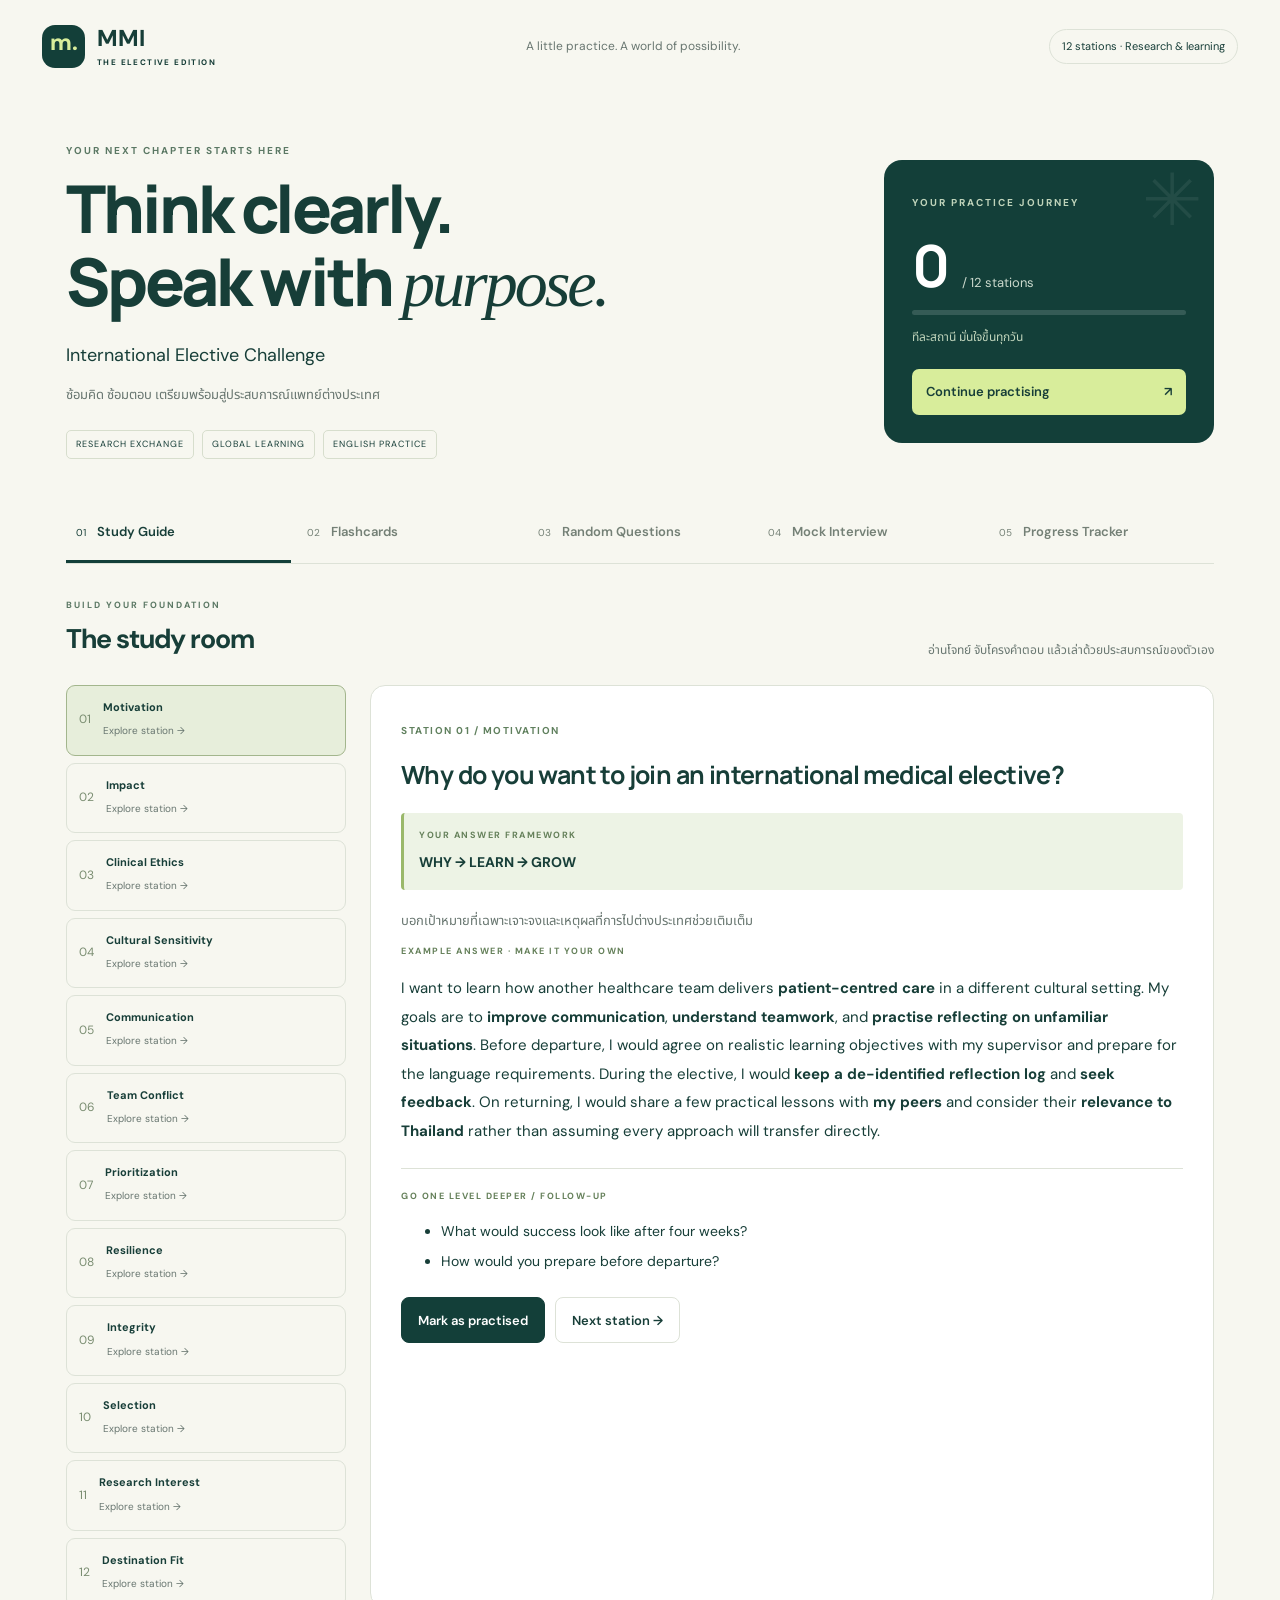
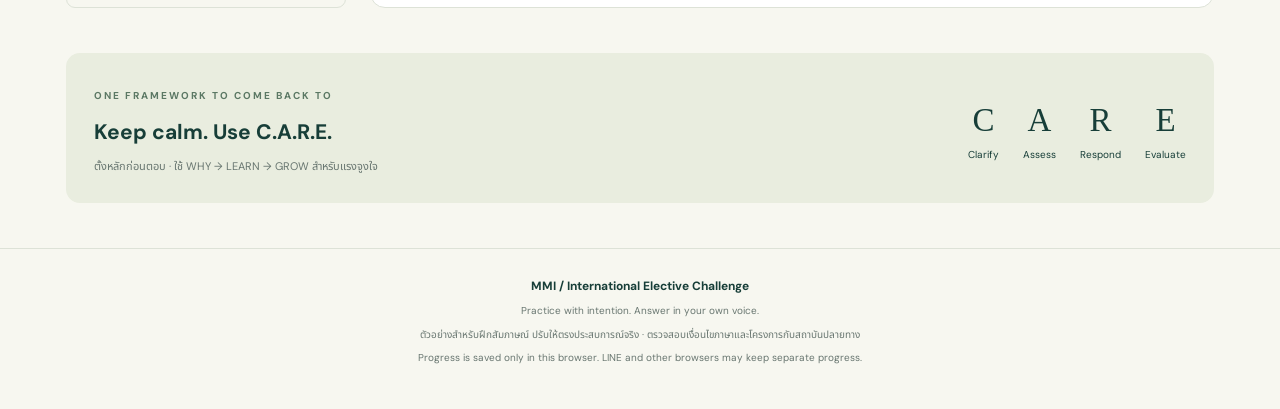
==== commit d4447f00: "Remove destination country names from public practice site" ====
--- a/index.html
+++ b/index.html
@@ -1,7 +1,7 @@
 <!doctype html>
-<html lang="en"><head><meta charset="utf-8"><meta name="viewport" content="width=device-width,initial-scale=1,viewport-fit=cover"><meta name="theme-color" content="#133f39"><meta name="description" content="Practise 12 medical elective MMI stations with flashcards, two-minute interviews and personal progress."><title>MMI · International Elective Challenge</title><link rel="stylesheet" href="style.css?v=20261026-wow2"><script defer src="stations.js?v=20261026-wow2"></script><script defer src="app.js?v=20261026-wow2"></script></head>
-<body><header><a class="brand" href="./" aria-label="MMI home"><span class="brand-icon">m.</span><span>MMI <small>THE ELECTIVE EDITION</small></span></a><span class="header-note">A little practice. A world of possibility.</span><span class="edition">12 stations · 2 destinations</span></header>
-<main><section class="hero"><div><p class="eyebrow">YOUR NEXT CHAPTER STARTS HERE</p><h1>Think clearly.<br>Speak with <em>purpose.</em></h1><p class="intro">International Elective Challenge</p><p class="thai" lang="th">ซ้อมคิด ซ้อมตอบ เตรียมพร้อมสู่ประสบการณ์แพทย์ต่างประเทศ</p><div class="hero-tags"><span>CANADA / QUEBEC</span><span>GERMANY</span><span>ENGLISH PRACTICE</span></div></div><aside class="hero-card"><span class="tiny">YOUR PRACTICE JOURNEY</span><div class="big-progress"><b id="hero-count">0</b><span>/ 12 stations</span></div><div class="track"><i id="hero-bar"></i></div><p lang="th">ทีละสถานี มั่นใจขึ้นทุกวัน</p><button class="light-button" id="continue">Continue practising <span>↗</span></button></aside></section>
+<html lang="en"><head><meta charset="utf-8"><meta name="viewport" content="width=device-width,initial-scale=1,viewport-fit=cover"><meta name="theme-color" content="#133f39"><meta name="description" content="Practise 12 medical elective MMI stations with flashcards, two-minute interviews and personal progress."><title>MMI · International Elective Challenge</title><link rel="stylesheet" href="style.css?v=20261026-general3"><script defer src="stations.js?v=20261026-general3"></script><script defer src="app.js?v=20261026-general3"></script></head>
+<body><header><a class="brand" href="./" aria-label="MMI home"><span class="brand-icon">m.</span><span>MMI <small>THE ELECTIVE EDITION</small></span></a><span class="header-note">A little practice. A world of possibility.</span><span class="edition">12 stations · Research & learning</span></header>
+<main><section class="hero"><div><p class="eyebrow">YOUR NEXT CHAPTER STARTS HERE</p><h1>Think clearly.<br>Speak with <em>purpose.</em></h1><p class="intro">International Elective Challenge</p><p class="thai" lang="th">ซ้อมคิด ซ้อมตอบ เตรียมพร้อมสู่ประสบการณ์แพทย์ต่างประเทศ</p><div class="hero-tags"><span>RESEARCH EXCHANGE</span><span>GLOBAL LEARNING</span><span>ENGLISH PRACTICE</span></div></div><aside class="hero-card"><span class="tiny">YOUR PRACTICE JOURNEY</span><div class="big-progress"><b id="hero-count">0</b><span>/ 12 stations</span></div><div class="track"><i id="hero-bar"></i></div><p lang="th">ทีละสถานี มั่นใจขึ้นทุกวัน</p><button class="light-button" id="continue">Continue practising <span>↗</span></button></aside></section>
 <nav aria-label="Practice modes"><button data-mode="study" class="active">01 <span>Study Guide</span></button><button data-mode="flash">02 <span>Flashcards</span></button><button data-mode="random">03 <span>Random Questions</span></button><button data-mode="mock">04 <span>Mock Interview</span></button><button data-mode="progress">05 <span>Progress Tracker</span></button></nav>
 <section class="workspace"><div class="section-heading"><div><p class="eyebrow" id="mode-kicker">BUILD YOUR FOUNDATION</p><h2 id="mode-title">The study room</h2></div><p id="mode-description" lang="th">อ่านโจทย์ จับโครงคำตอบ แล้วเล่าด้วยประสบการณ์ของตัวเอง</p></div><div id="app"></div></section>
 <section class="rhythm"><div><span class="eyebrow">ONE FRAMEWORK TO COME BACK TO</span><h2>Keep calm. Use C.A.R.E.</h2><p lang="th">ตั้งหลักก่อนตอบ · ใช้ WHY → LEARN → GROW สำหรับแรงจูงใจ</p></div><div class="care"><span><b>C</b>Clarify</span><span><b>A</b>Assess</span><span><b>R</b>Respond</span><span><b>E</b>Evaluate</span></div></section></main>
